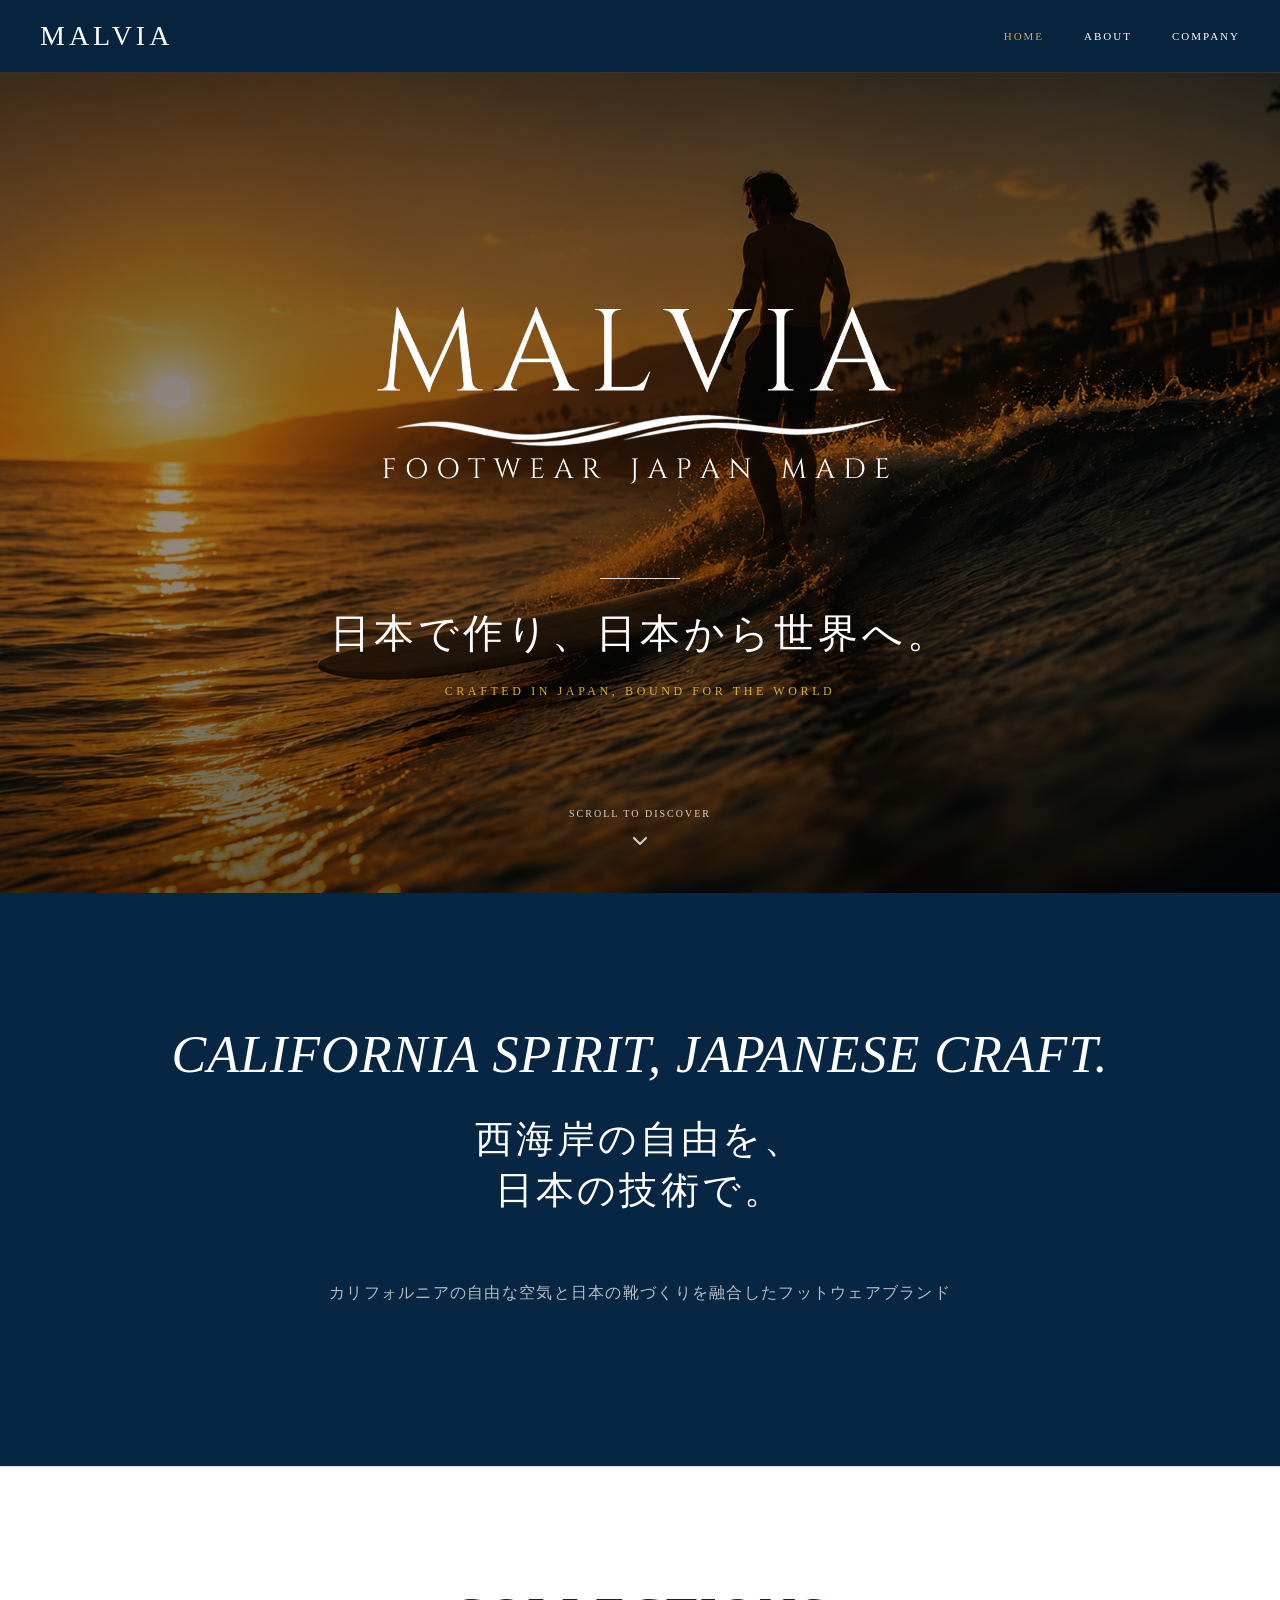
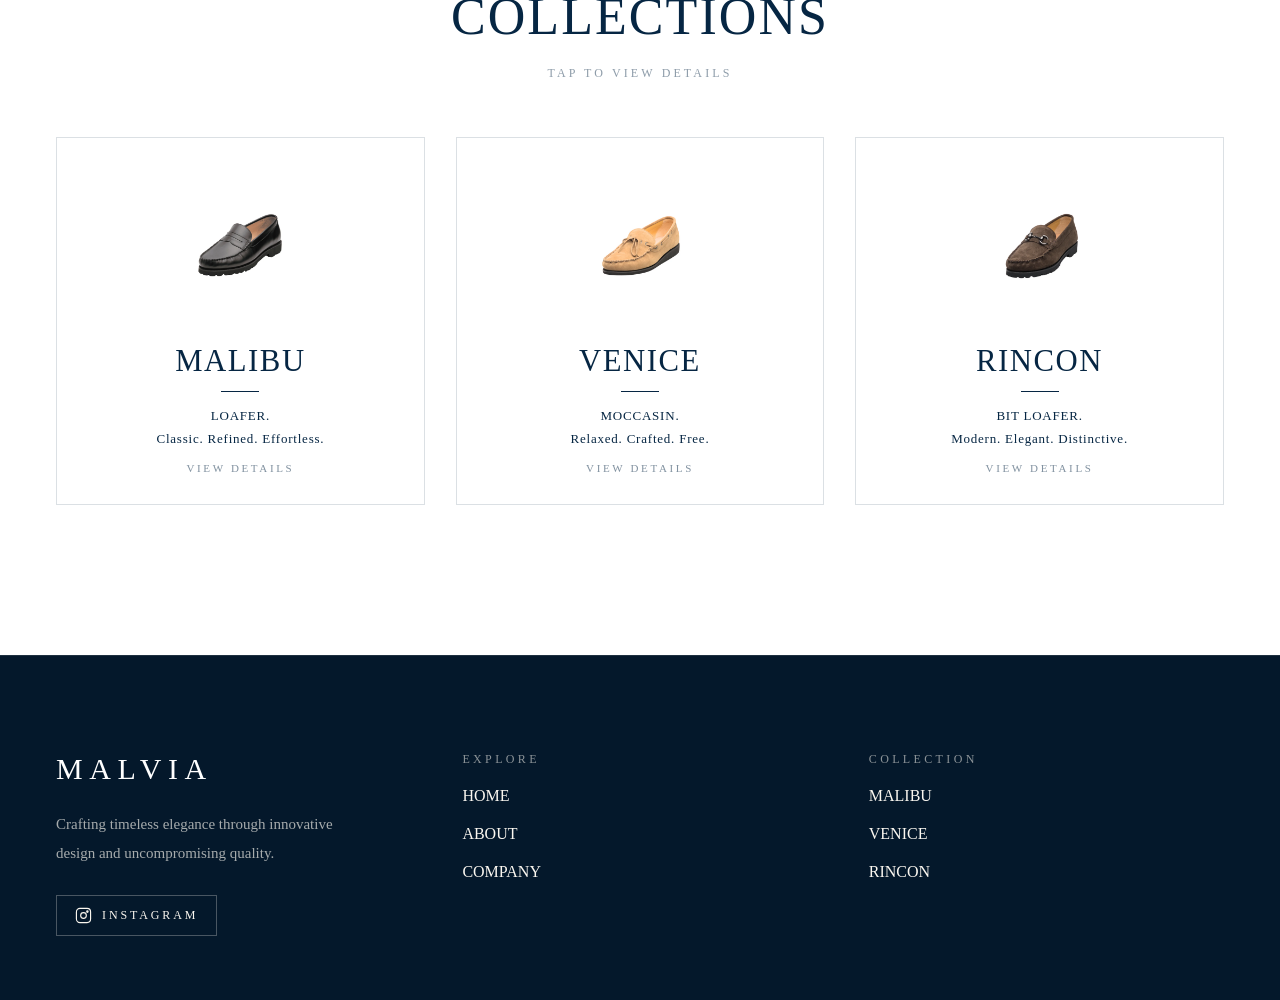
==== index.html @ bc03ab8c "Add files via upload" ====
<!DOCTYPE html>
<html lang="ja">
<head>
  <meta charset="UTF-8">
  <meta name="viewport" content="width=device-width, initial-scale=1">
  <title>MALVIA — 日本で作り、日本から世界へ。</title>
  <meta name="description" content="カリフォルニアの自由な空気と日本の靴づくりを融合したフットウェアブランド MALVIA。">
  <link rel="stylesheet" href="assets/css/style.css">
</head>
<body data-page="home" data-root="">

  <header id="site-header"></header>

  <main>
    <section class="hero">
      <div class="hero__bg"><img src="assets/img/malvia-hero.png" alt="" width="1540" height="1021"></div>
      <div class="hero__veil"></div>
      <div class="hero__in">
        <img class="hero__logo" src="assets/img/malvia-logo.png" alt="MALVIA" width="2400" height="960">
        <div class="hero__rule"></div>
        <p class="hero__msg">日本で作り、日本から世界へ。</p>
        <p class="hero__sub">CRAFTED IN JAPAN, BOUND FOR THE WORLD</p>
      </div>
      <div class="hero__scroll">
        <p>SCROLL TO DISCOVER</p>
        <div class="hero__arrow">
          <svg viewBox="0 0 24 24" stroke-linecap="round" stroke-linejoin="round"><polyline points="6 9 12 15 18 9"></polyline></svg>
        </div>
      </div>
    </section>

    <section class="concept" id="concept">
      <div class="concept__h reveal">CALIFORNIA SPIRIT, JAPANESE CRAFT.</div>
      <div class="concept__sub reveal">西海岸の自由を、<br>日本の技術で。</div>
      <div class="concept__body reveal"><p>カリフォルニアの自由な空気と日本の靴づくりを融合したフットウェアブランド</p></div>
    </section>

    <section class="col" id="collection">
      <h2 class="col__h">COLLECTIONS</h2>
      <p class="col__hint">TAP TO VIEW DETAILS</p>
      <div class="col__grid">

        <a class="card" href="products/malibu.html">
          <div class="card__media"><img src="assets/img/products/malibu-03.webp" alt="MALIBU" loading="lazy" width="900" height="900"></div>
          <div class="card__body">
            <h3 class="card__t">MALIBU</h3>
            <span class="card__rule"></span>
            <p class="card__d">LOAFER.<br>Classic. Refined. Effortless.</p>
            <p class="card__more">VIEW DETAILS</p>
          </div>
        </a>

        <a class="card" href="products/venice.html">
          <div class="card__media"><img src="assets/img/products/venice-03.webp" alt="VENICE" loading="lazy" width="900" height="900"></div>
          <div class="card__body">
            <h3 class="card__t">VENICE</h3>
            <span class="card__rule"></span>
            <p class="card__d">MOCCASIN.<br>Relaxed. Crafted. Free.</p>
            <p class="card__more">VIEW DETAILS</p>
          </div>
        </a>

        <a class="card" href="products/rincon.html">
          <div class="card__media"><img src="assets/img/products/rincon-03.webp" alt="RINCON" loading="lazy" width="900" height="900"></div>
          <div class="card__body">
            <h3 class="card__t">RINCON</h3>
            <span class="card__rule"></span>
            <p class="card__d">BIT LOAFER.<br>Modern. Elegant. Distinctive.</p>
            <p class="card__more">VIEW DETAILS</p>
          </div>
        </a>

      </div>
    </section>
  </main>

  <footer id="site-footer"></footer>

  <script src="assets/js/layout.js"></script>
</body>
</html>
---- assets/css/style.css ----
/* ============================================================
   MALVIA — 共通スタイル（全ページで読み込む）
   ============================================================ */
:root{
  --navy:#062643;
  --navy-header:#07233d;
  --navy-dark:#04182b;
  --cream:#FBF7F0;
  --cream-2:#F5F2EC;
  --gold:#C9A96A;
  --gold-bright:#d4af37;
  --serif:'Times New Roman',Times,'Noto Serif JP','Hiragino Mincho ProN','Yu Mincho',serif;
  --wrap:1400px;
}
*,*::before,*::after{box-sizing:border-box}
html{scroll-behavior:smooth}
body{
  margin:0;
  background:var(--navy);
  color:var(--cream);
  font-family:var(--serif);
  -webkit-font-smoothing:antialiased;
}
img{display:block;max-width:100%;height:auto}
a{color:inherit}
a:hover{color:#A8CBD3}
button{font-family:inherit}

/* ---------- 共通ヘッダー ---------- */
.hd{position:sticky;top:0;z-index:50;background:var(--navy-header);border-bottom:1px solid #333;padding:20px 0}
.hd__in{max-width:var(--wrap);margin:0 auto;padding:0 40px;display:flex;justify-content:space-between;align-items:center;gap:24px;flex-wrap:wrap}
.hd__logo{color:#fff;font-size:28px;letter-spacing:4px;text-transform:uppercase;text-decoration:none;transition:opacity .3s ease}
.hd__logo:hover{opacity:.7;color:#fff}
.hd__nav{display:flex;align-items:center;gap:40px}
.hd__link{color:#fff;font-size:11px;letter-spacing:2px;text-transform:uppercase;text-decoration:none;transition:opacity .3s ease,color .3s ease}
.hd__link:hover{opacity:.6;color:#fff}
.hd__link.is-active{color:var(--gold)}
@media (max-width:749px){
  .hd__in{padding:0 20px}
  .hd__logo{font-size:22px}
  .hd__nav{gap:20px}
}

/* ---------- 共通フッター ---------- */
.ft{padding:clamp(64px,9vw,96px) clamp(20px,5vw,56px) 64px;background:var(--navy-dark);color:var(--cream);border-top:1px solid rgba(251,247,240,.10);display:grid;grid-template-columns:repeat(auto-fit,minmax(min(100%,240px),1fr));gap:clamp(36px,4vw,56px)}
.ft__brand{font-size:30px;letter-spacing:.22em;color:#fff}
.ft__about{margin:24px 0 0;max-width:300px;font-size:15px;line-height:1.9;color:rgba(251,247,240,.66)}
.ft__ig{display:inline-flex;align-items:center;gap:10px;margin-top:28px;padding:11px 18px;border:1px solid rgba(251,247,240,.28);font-size:12px;letter-spacing:.24em;color:var(--cream);text-decoration:none;transition:color .26s ease,border-color .26s ease}
.ft__ig:hover{color:#A8CBD3;border-color:rgba(168,203,212,.6)}
.ft__col{display:flex;flex-direction:column;gap:20px}
.ft__label{font-size:12px;letter-spacing:.28em;color:rgba(251,247,240,.55)}
.ft__col a{font-size:16px;color:var(--cream);text-decoration:none;transition:color .26s ease}
.ft__col a:hover{color:#A8CBD3}
@media (max-width:749px){.ft{grid-template-columns:1fr;gap:40px;padding:64px 24px 56px}}

/* ---------- スクロール表示アニメーション ---------- */
.reveal{opacity:0;transform:translateY(18px);transition:opacity 1s ease,transform 1s ease}
.reveal.is-in{opacity:1;transform:none}
@media (prefers-reduced-motion:reduce){.reveal{opacity:1;transform:none;transition:none}}

/* ============================================================
   HOME
   ============================================================ */
.hero{position:relative;width:100%;height:calc(100vh - 80px);min-height:600px;overflow:hidden;display:flex;align-items:center;justify-content:center}
.hero__bg{position:absolute;inset:0;z-index:1}
.hero__bg img{width:100%;height:100%!important;object-fit:cover}
.hero__veil{position:absolute;inset:0;z-index:2;background:linear-gradient(180deg,rgba(0,0,0,.6) 0%,rgba(0,0,0,.4) 50%,rgba(0,0,0,.6) 100%)}
.hero__in{position:relative;z-index:3;text-align:center;max-width:1200px;padding:0 20px}
.hero__logo{max-width:700px;width:100%;height:auto;margin:0 auto 30px}
.hero__rule{width:80px;height:1px;margin:0 auto 25px;background:#e0e0e0}
.hero__msg{margin:0 0 20px;font-size:clamp(24px,4vw,40px);letter-spacing:.1em;line-height:1.5;color:#fff}
.hero__sub{margin:0;font-size:12px;letter-spacing:.3em;text-transform:uppercase;color:var(--gold-bright)}
.hero__scroll{position:absolute;bottom:40px;left:50%;transform:translateX(-50%);z-index:3;text-align:center}
.hero__scroll p{margin:0 0 10px;font-size:10px;letter-spacing:.2em;text-transform:uppercase;color:#fff;opacity:.8}
.hero__arrow{width:24px;height:24px;margin:0 auto;opacity:.8;animation:bob 1.6s ease-in-out infinite}
.hero__arrow svg{width:100%;height:100%;stroke:#fff;fill:none;stroke-width:2}
@keyframes bob{0%,100%{transform:translateY(0)}50%{transform:translateY(8px)}}

.concept{background:var(--navy);padding:132px 56px 140px;display:flex;flex-direction:column;align-items:center;text-align:center}
.concept__h{margin:0;font-style:italic;font-size:clamp(30px,5vw,52px);letter-spacing:.02em;color:#fff}
.concept__sub{margin:30px 0 0;font-size:clamp(22px,3.4vw,38px);letter-spacing:.08em;color:#fff}
.concept__body{margin:44px 0 0;max-width:760px;font-size:16px;line-height:2.1;letter-spacing:.08em;color:rgba(251,247,240,.72);text-wrap:pretty}
@media (max-width:749px){.concept{padding:72px 24px 80px}}

.col{background:#fff;color:var(--navy);padding:clamp(72px,10vw,120px) clamp(20px,5vw,56px) clamp(88px,12vw,150px);border-top:1px solid #06264324}
.col__h{margin:0 0 20px;text-align:center;font-weight:400;font-size:clamp(32px,5vw,52px);letter-spacing:.04em}
.col__hint{margin:0 0 56px;text-align:center;font-size:12px;letter-spacing:.26em;opacity:.45}
.col__grid{display:grid;grid-template-columns:repeat(auto-fit,minmax(min(100%,300px),1fr));gap:clamp(24px,2.4vw,36px);max-width:1240px;margin:0 auto}
.card{position:relative;min-width:0;aspect-ratio:1/1;display:flex;flex-direction:column;background:#fff;border:1px solid #06264324;text-align:center;text-decoration:none;color:var(--navy);transition:border-color .26s ease,box-shadow .26s ease,transform .26s ease}
.card:hover{border-color:rgba(6,38,67,.42);box-shadow:0 10px 34px rgba(6,38,67,.09);color:var(--navy)}
.card__media{position:relative;flex:1;min-height:0;margin:22px 22px 0;overflow:hidden}
.card__media img{width:100%;height:100%!important;object-fit:contain;transition:transform .5s ease}
.card:hover .card__media img{transform:scale(1.03)}
.card__body{padding:14px 26px 30px;display:flex;flex-direction:column;align-items:center;gap:12px}
.card__t{margin:0;font-weight:400;font-size:clamp(24px,2.4vw,32px);letter-spacing:.05em}
.card__rule{display:block;width:38px;height:1px;background:var(--navy)}
.card__d{margin:0;font-size:13px;line-height:1.8;letter-spacing:.06em}
.card__more{margin:0;font-size:11px;letter-spacing:.24em;opacity:.5}

/* ============================================================
   ABOUT
   ============================================================ */
.ah{position:relative;background:var(--navy-header);min-height:70vh;display:flex;align-items:center;justify-content:center;overflow:hidden;text-align:center}
.ah__bg{position:absolute;inset:0}
.ah__bg img{width:100%;height:100%!important;object-fit:cover;filter:brightness(.85)}
.ah__veil{position:absolute;inset:0;opacity:.7;background:linear-gradient(180deg,rgba(7,35,61,.75) 0%,rgba(7,35,61,.5) 45%,rgba(7,35,61,.9) 100%)}
.ah__in{position:relative;max-width:820px;padding:140px 24px;z-index:1}
.ah__eyebrow{margin:0 0 28px;font-size:13px;letter-spacing:.42em;text-transform:uppercase;color:var(--gold);text-shadow:0 1px 14px rgba(7,35,61,.95)}
.ah__t{margin:0;font-weight:400;font-size:clamp(34px,5.2vw,64px);letter-spacing:.18em;line-height:1.5;color:var(--cream-2);text-shadow:0 2px 28px rgba(7,35,61,.6)}
.ah__lead{margin:36px auto 0;max-width:560px;font-size:16px;letter-spacing:.14em;line-height:2.3;color:rgba(245,242,236,.95);text-shadow:0 1px 14px rgba(7,35,61,.95)}
.ah__tate{position:absolute;top:50%;right:clamp(16px,4vw,56px);transform:translateY(-50%);writing-mode:vertical-rl;font-size:13px;letter-spacing:.5em;color:rgba(245,242,236,.45);margin:0;z-index:1}
.ah__rule{position:absolute;bottom:0;left:50%;width:1px;height:72px;background:linear-gradient(180deg,rgba(201,169,106,0) 0%,var(--gold) 100%);z-index:1}
@media (max-width:749px){.ah__in{padding:110px 20px}.ah__tate{display:none}}

.feat{background:var(--navy-header);padding:clamp(80px,10vw,140px) 24px}
.feat__in{max-width:1100px;margin:0 auto}
.feat__head{text-align:center;margin-bottom:clamp(56px,7vw,90px)}
.feat__eyebrow{margin:0 0 20px;font-size:11px;letter-spacing:.42em;text-transform:uppercase;color:var(--gold)}
.feat__t{margin:0;font-weight:400;font-size:clamp(26px,3vw,38px);letter-spacing:.16em;line-height:1.7;color:var(--cream-2)}
.feat__grid{display:grid;grid-template-columns:repeat(auto-fit,minmax(min(100%,380px),1fr));column-gap:clamp(48px,6vw,88px)}
.feat__item{display:flex;gap:clamp(20px,2.5vw,32px);padding:clamp(28px,3vw,40px) 0;border-top:1px solid rgba(245,242,236,.14)}
.feat__num{margin:-2px 0 0;min-width:2.2em;font-size:clamp(20px,2vw,26px);letter-spacing:.12em;line-height:1;color:var(--gold)}
.feat__it{margin:0 0 12px;font-weight:400;font-size:16px;letter-spacing:.16em;line-height:1.7;color:var(--cream-2)}
.feat__tx{margin:0;font-size:13px;letter-spacing:.08em;line-height:2.2;color:rgba(245,242,236,.72);white-space:pre-line}

/* ============================================================
   COMPANY
   ============================================================ */
.cp{background:var(--navy);color:var(--cream)}
.cp__head{padding:120px 56px 0}
.cp__t{margin:0;text-align:center;font-weight:400;font-size:clamp(34px,5vw,52px);letter-spacing:.04em;color:#fff}
.cp__sub{margin:22px 0 0;text-align:center;font-size:14px;letter-spacing:.28em;opacity:.6}
.cp__body{padding:64px 56px 150px;display:flex;justify-content:center}
.cp__dl{margin:0;width:100%;max-width:880px;display:grid;grid-template-columns:220px minmax(0,1fr);border-top:1px solid #fbf7f024}
.cp__dl dt{padding:30px 0;font-size:14px;letter-spacing:.22em;opacity:.6;border-bottom:1px solid #fbf7f024}
.cp__dl dd{margin:0;padding:30px 0;font-size:19px;line-height:1.9;letter-spacing:.06em;color:#fff;border-bottom:1px solid #fbf7f024}
@media (max-width:749px){
  .cp__head{padding:72px 24px 0}
  .cp__body{padding:32px 24px 88px}
  .cp__dl{grid-template-columns:1fr}
  .cp__dl dt{padding:24px 0 6px;border-bottom:none}
  .cp__dl dd{padding:0 0 24px;font-size:17px}
}

/* ============================================================
   商品紹介ページ
   ============================================================ */
.pd{background:#fff;color:var(--navy);padding:clamp(56px,7vw,96px) clamp(20px,5vw,56px) clamp(72px,9vw,120px)}
.pd__in{max-width:1040px;margin:0 auto}
.pd__crumb{margin:0 0 40px;font-size:11px;letter-spacing:.24em;text-transform:uppercase;opacity:.55}
.pd__crumb a{text-decoration:none;color:var(--navy)}
.pd__crumb a:hover{color:var(--navy);border-bottom:1px solid var(--navy)}
.pd__head{display:flex;flex-direction:column;align-items:center;gap:10px;text-align:center}
.pd__t{margin:0;font-weight:400;font-size:clamp(30px,4.4vw,52px);letter-spacing:.06em}
.pd__c{margin:0;font-size:13px;line-height:1.9;letter-spacing:.14em}
.pd__view{position:relative;margin-top:clamp(24px,3.5vw,40px);overflow:hidden;border:1px solid #06264324}
.pd__track{display:flex;width:100%;height:min(62vh,640px);transition:transform .42s cubic-bezier(.22,.61,.36,1)}
.pd__slide{flex:0 0 100%;position:relative;height:100%;background:#fff}
.pd__slide img{width:100%;height:100%!important;object-fit:contain}
.pd__zoom{position:absolute;right:10px;bottom:10px;width:38px;height:38px;display:flex;align-items:center;justify-content:center;background:rgba(255,255,255,.86);border:1px solid rgba(6,38,67,.16);border-radius:50%;cursor:pointer;color:var(--navy);opacity:.8;transition:background .26s ease,opacity .26s ease;z-index:2}
.pd__zoom:hover{opacity:1;background:#fff}
.pd__zoom svg{width:18px;height:18px;display:block}
.pd__nav{position:absolute;top:50%;transform:translateY(-50%);width:46px;height:46px;display:flex;align-items:center;justify-content:center;background:rgba(255,255,255,.9);border:1px solid rgba(6,38,67,.16);cursor:pointer;color:var(--navy);font-size:18px}
.pd__nav--prev{left:10px}
.pd__nav--next{right:10px}
.pd__thumbs{margin-top:18px;display:flex;justify-content:center;gap:12px;flex-wrap:wrap}
.pd__thumb{width:88px;height:66px;padding:0;background:#fff;border:1px solid rgba(6,38,67,.16);cursor:pointer;overflow:hidden}
.pd__thumb img{width:100%;height:100%!important;object-fit:cover;opacity:.55;transition:opacity .26s ease}
.pd__thumb[aria-current="true"] img,.pd__thumb:hover img{opacity:1}
.pd__spec{margin:clamp(48px,6vw,80px) auto 0;max-width:880px;display:grid;grid-template-columns:200px minmax(0,1fr);border-top:1px solid #06264324}
.pd__spec dt{padding:24px 0;font-size:13px;letter-spacing:.2em;opacity:.55;border-bottom:1px solid #06264324}
.pd__spec dd{margin:0;padding:24px 0;font-size:16px;line-height:1.9;letter-spacing:.06em;border-bottom:1px solid #06264324}
@media (max-width:749px){
  .pd__spec{grid-template-columns:1fr}
  .pd__spec dt{padding:22px 0 4px;border-bottom:none}
  .pd__spec dd{padding:0 0 22px;font-size:15px}
}
.pd__others{margin:clamp(56px,7vw,88px) auto 0;max-width:880px;text-align:center}
.pd__others h2{margin:0 0 28px;font-weight:400;font-size:14px;letter-spacing:.28em;opacity:.55}
.pd__others div{display:flex;justify-content:center;gap:16px;flex-wrap:wrap}
.pd__others a{padding:14px 26px;border:1px solid #06264333;font-size:12px;letter-spacing:.24em;text-decoration:none;color:var(--navy);transition:border-color .26s ease,background .26s ease}
.pd__others a:hover{border-color:var(--navy);background:#0626430a;color:var(--navy)}

/* ライトボックス（画像の拡大表示） */
.lb{position:fixed;inset:0;z-index:70;background:rgba(6,38,67,.94);display:none;align-items:center;justify-content:center;padding:clamp(12px,3vw,40px)}
.lb[open]{display:flex}
.lb__img{max-width:100%;max-height:100%;object-fit:contain;transition:transform .3s ease;cursor:zoom-in;transform-origin:center center}
.lb__img.is-zoomed{cursor:zoom-out}
.lb__close{position:absolute;top:16px;right:16px;width:48px;height:48px;display:flex;align-items:center;justify-content:center;background:transparent;border:none;cursor:pointer;color:#fff;font-size:26px;line-height:1;z-index:2}
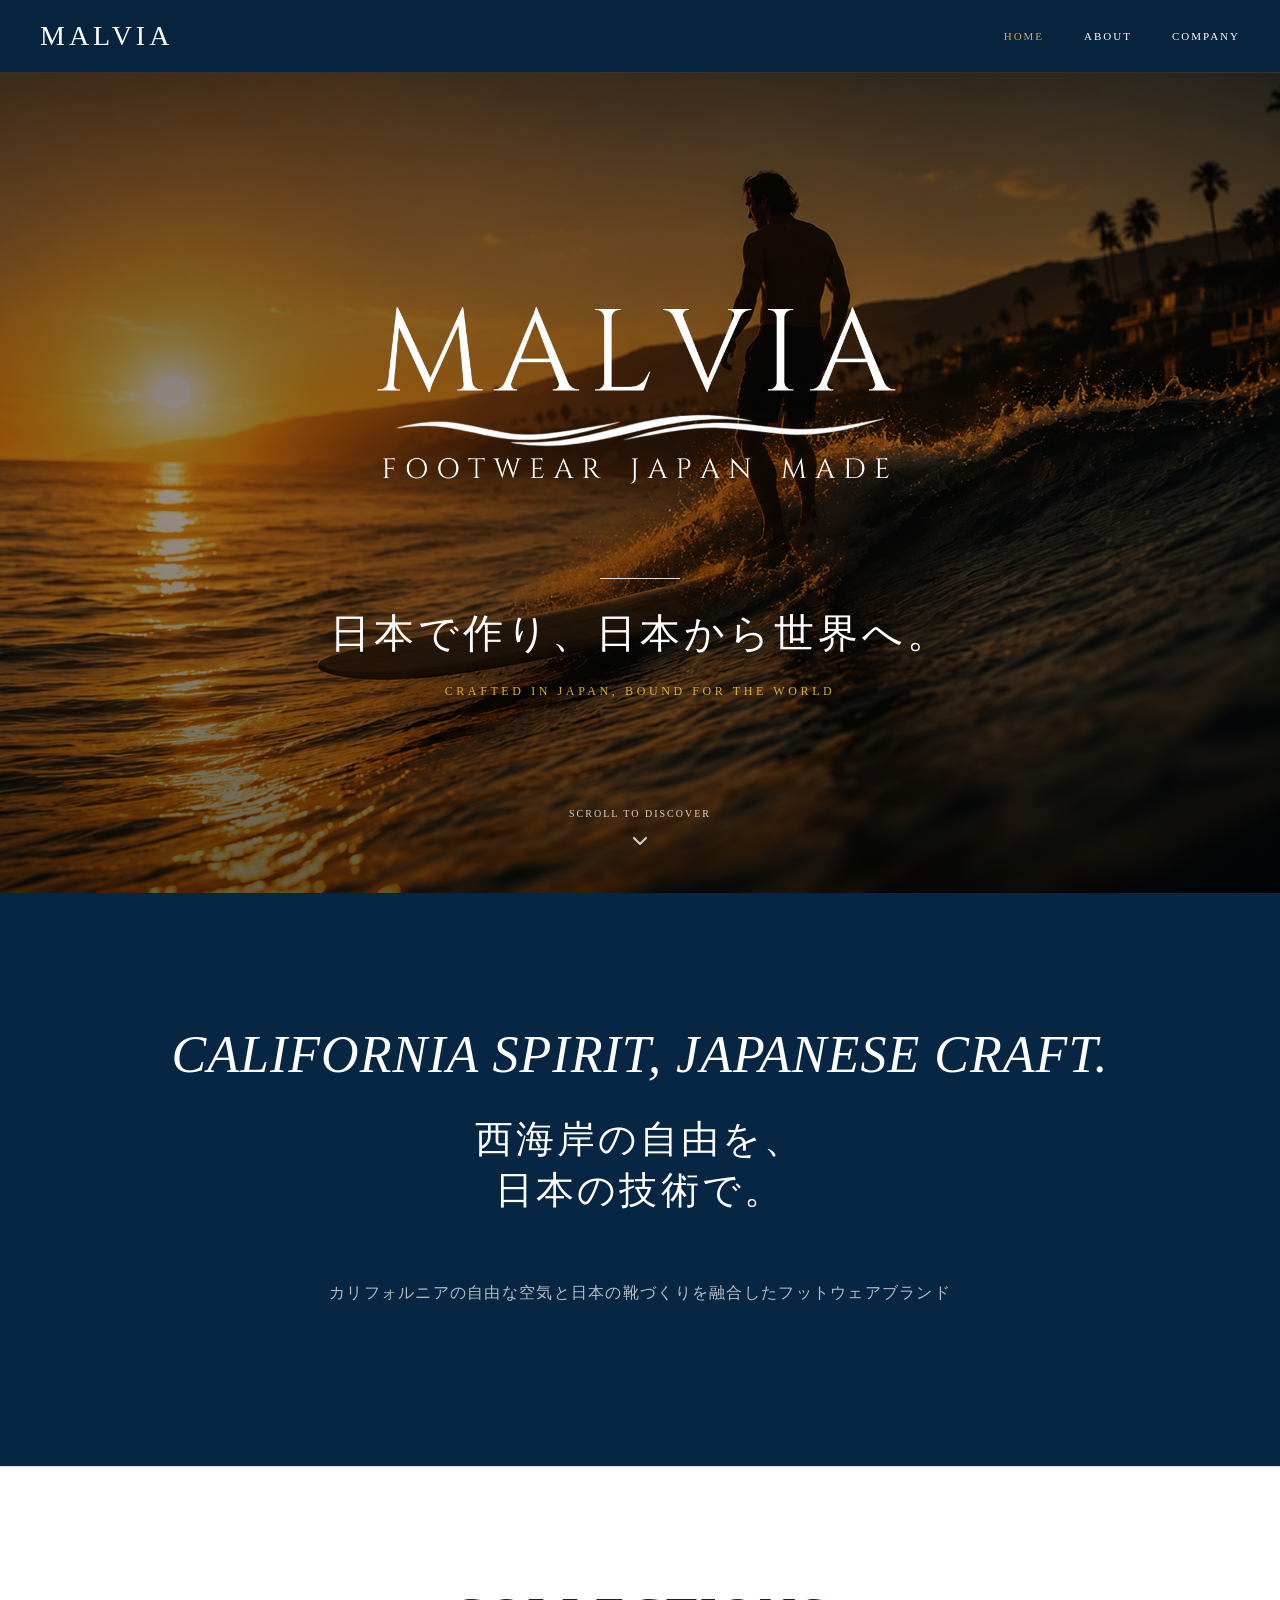
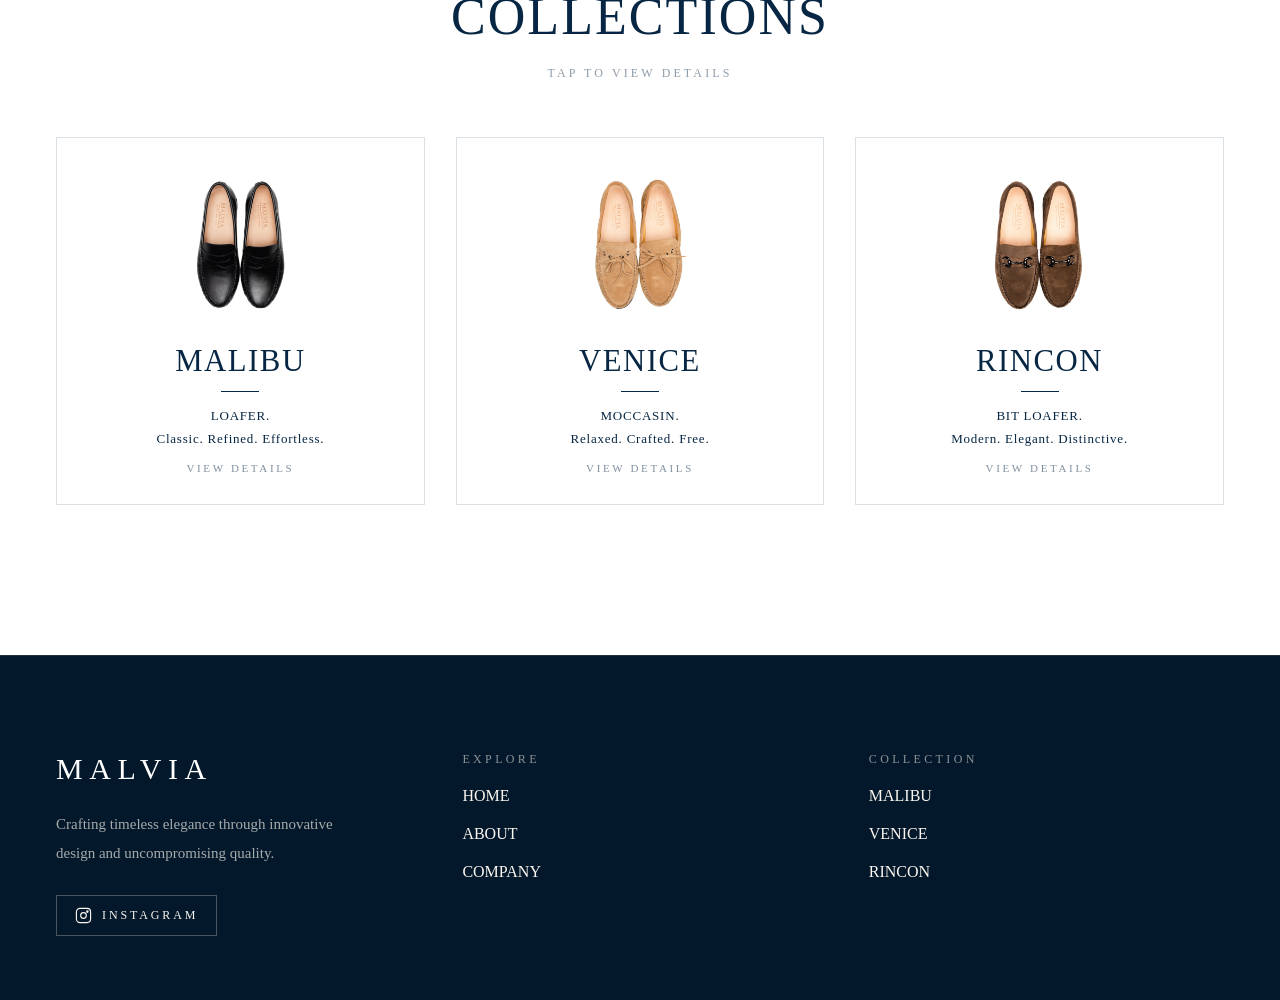
==== commit da3aa64f: "update" ====
--- a/index.html
+++ b/index.html
@@ -7,7 +7,7 @@
   <meta name="description" content="カリフォルニアの自由な空気と日本の靴づくりを融合したフットウェアブランド MALVIA。">
   <link rel="stylesheet" href="assets/css/style.css">
 </head>
-<body data-page="home" data-root="">
+<body>
 
   <header id="site-header"></header>
 
@@ -41,7 +41,7 @@
       <div class="col__grid">
 
         <a class="card" href="products/malibu.html">
-          <div class="card__media"><img src="assets/img/products/malibu-03.webp" alt="MALIBU" loading="lazy" width="900" height="900"></div>
+          <div class="card__media"><img src="assets/img/products/malibu-06.webp" alt="MALIBU" loading="lazy" width="900" height="900"></div>
           <div class="card__body">
             <h3 class="card__t">MALIBU</h3>
             <span class="card__rule"></span>
@@ -51,7 +51,7 @@
         </a>
 
         <a class="card" href="products/venice.html">
-          <div class="card__media"><img src="assets/img/products/venice-03.webp" alt="VENICE" loading="lazy" width="900" height="900"></div>
+          <div class="card__media"><img src="assets/img/products/venice-06.webp" alt="VENICE" loading="lazy" width="900" height="900"></div>
           <div class="card__body">
             <h3 class="card__t">VENICE</h3>
             <span class="card__rule"></span>
@@ -61,7 +61,7 @@
         </a>
 
         <a class="card" href="products/rincon.html">
-          <div class="card__media"><img src="assets/img/products/rincon-03.webp" alt="RINCON" loading="lazy" width="900" height="900"></div>
+          <div class="card__media"><img src="assets/img/products/rincon-06.webp" alt="RINCON" loading="lazy" width="900" height="900"></div>
           <div class="card__body">
             <h3 class="card__t">RINCON</h3>
             <span class="card__rule"></span>
